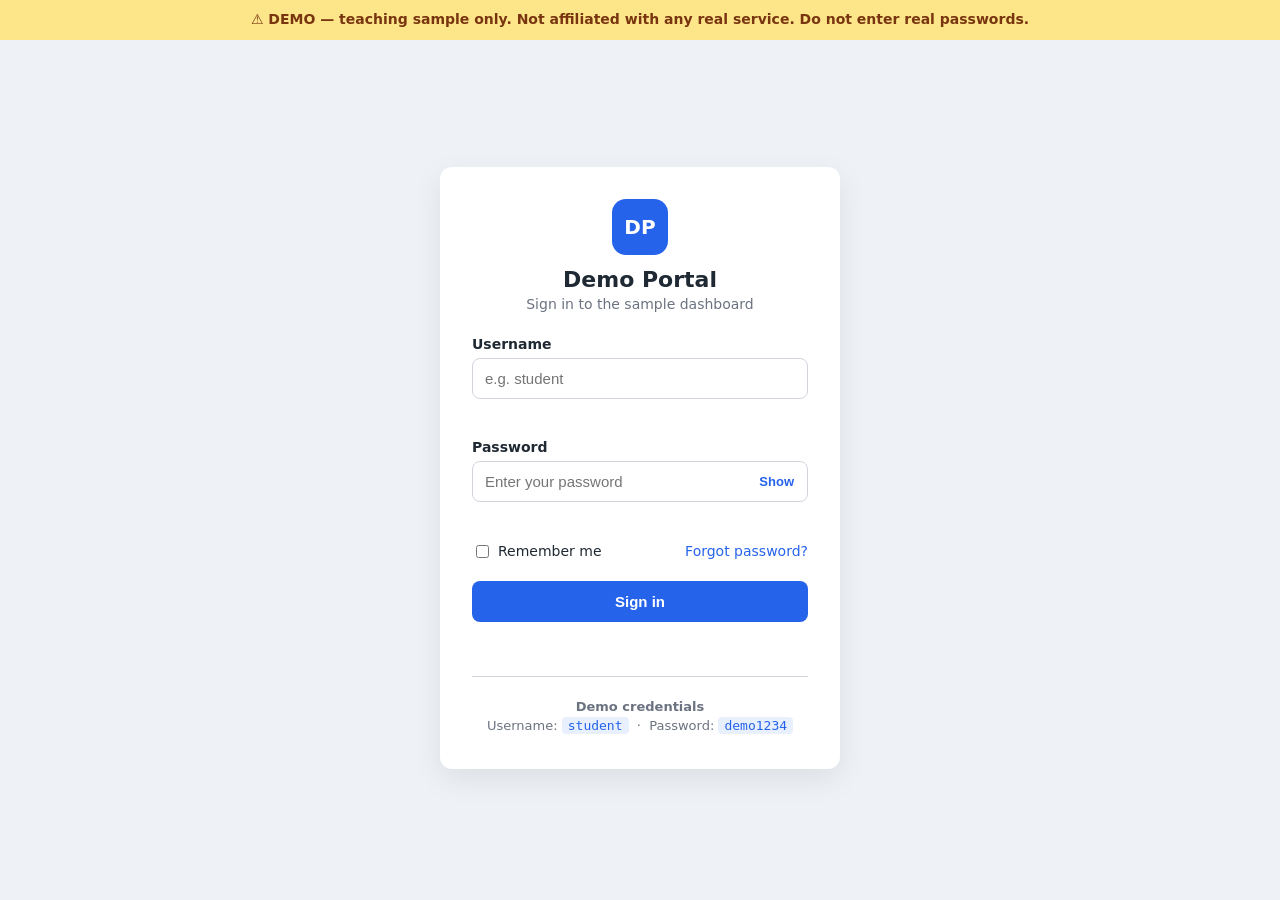
==== index.html @ 2fdd440e "Add teaching demo login site A front-end-only demo login page for teaching students HTML, CSS, and c" ====
<!DOCTYPE html>
<html lang="en">
<head>
  <meta charset="UTF-8" />
  <meta name="viewport" content="width=device-width, initial-scale=1.0" />
  <title>Demo Portal — Teaching Login</title>
  <meta name="description" content="An educational demo login page for teaching students HTML, CSS, and client-side form validation. Not a real service." />
  <link rel="stylesheet" href="css/styles.css" />
</head>
<body>
  <!-- ============================================================
       DEMO BANNER
       Makes it unmistakable this is a teaching sample, not a real
       login for any organization. Keep this on the page.
       ============================================================ -->
  <div class="demo-banner" role="note">
    ⚠️ DEMO — teaching sample only. Not affiliated with any real service. Do not enter real passwords.
  </div>

  <main class="page">
    <section class="card" aria-labelledby="login-title">
      <header class="card__head">
        <div class="logo" aria-hidden="true">DP</div>
        <h1 id="login-title" class="card__title">Demo Portal</h1>
        <p class="card__subtitle">Sign in to the sample dashboard</p>
      </header>

      <!-- The form. novalidate lets our JavaScript handle validation
           so students can see how custom validation works. -->
      <form id="loginForm" class="form" novalidate>
        <!-- Username field -->
        <div class="field">
          <label for="username" class="field__label">Username</label>
          <input
            type="text"
            id="username"
            name="username"
            class="field__input"
            autocomplete="username"
            placeholder="e.g. student"
            aria-describedby="username-error"
          />
          <p class="field__error" id="username-error" role="alert"></p>
        </div>

        <!-- Password field with show/hide toggle -->
        <div class="field">
          <label for="password" class="field__label">Password</label>
          <div class="field__password">
            <input
              type="password"
              id="password"
              name="password"
              class="field__input"
              autocomplete="current-password"
              placeholder="Enter your password"
              aria-describedby="password-error"
            />
            <button type="button" class="field__toggle" id="togglePassword" aria-label="Show password">Show</button>
          </div>
          <p class="field__error" id="password-error" role="alert"></p>
        </div>

        <div class="form__row">
          <label class="checkbox">
            <input type="checkbox" id="remember" name="remember" />
            <span>Remember me</span>
          </label>
          <a href="#" class="link" id="forgot">Forgot password?</a>
        </div>

        <button type="submit" class="btn btn--primary" id="submitBtn">Sign in</button>

        <!-- A place to show the overall result of a login attempt -->
        <p class="form__status" id="formStatus" role="status"></p>
      </form>

      <!-- Demo credentials are shown openly because this is a teaching tool -->
      <footer class="card__foot">
        <p class="hint"><strong>Demo credentials</strong></p>
        <p class="hint">Username: <code>student</code> &nbsp;·&nbsp; Password: <code>demo1234</code></p>
      </footer>
    </section>
  </main>

  <script src="js/app.js"></script>
</body>
</html>
---- css/styles.css ----
/* =============================================================
   Demo Portal — teaching stylesheet
   Written to be read by students: plain CSS, no framework.
   Colors are defined once as variables so they are easy to change.
   ============================================================= */

:root {
  --bg: #eef2f7;
  --card-bg: #ffffff;
  --text: #1f2933;
  --muted: #6b7280;
  --primary: #2563eb;
  --primary-dark: #1d4ed8;
  --border: #d1d5db;
  --error: #dc2626;
  --success: #16a34a;
  --radius: 12px;
  --shadow: 0 10px 30px rgba(0, 0, 0, 0.08);
}

/* Support dark mode without changing the layout */
@media (prefers-color-scheme: dark) {
  :root {
    --bg: #0f172a;
    --card-bg: #1e293b;
    --text: #e2e8f0;
    --muted: #94a3b8;
    --border: #334155;
  }
}

* { box-sizing: border-box; }

body {
  margin: 0;
  font-family: system-ui, -apple-system, "Segoe UI", Roboto, sans-serif;
  background: var(--bg);
  color: var(--text);
  min-height: 100vh;
}

/* The yellow warning strip at the top of the page */
.demo-banner {
  background: #fde68a;
  color: #78350f;
  text-align: center;
  padding: 10px 16px;
  font-size: 14px;
  font-weight: 600;
  line-height: 1.4;
}

.page {
  display: flex;
  align-items: center;
  justify-content: center;
  padding: 40px 16px;
  min-height: calc(100vh - 44px);
}

/* The white login box */
.card {
  background: var(--card-bg);
  width: 100%;
  max-width: 400px;
  border-radius: var(--radius);
  box-shadow: var(--shadow);
  padding: 32px;
}

.card__head { text-align: center; margin-bottom: 24px; }

.logo {
  width: 56px;
  height: 56px;
  margin: 0 auto 12px;
  border-radius: 14px;
  background: var(--primary);
  color: #fff;
  font-weight: 700;
  font-size: 20px;
  display: flex;
  align-items: center;
  justify-content: center;
}

.card__title { margin: 0 0 4px; font-size: 22px; }
.card__subtitle { margin: 0; color: var(--muted); font-size: 14px; }

/* ---- Form fields ---- */
.field { margin-bottom: 18px; }

.field__label {
  display: block;
  margin-bottom: 6px;
  font-size: 14px;
  font-weight: 600;
}

.field__input {
  width: 100%;
  padding: 11px 12px;
  border: 1px solid var(--border);
  border-radius: 8px;
  font-size: 15px;
  background: var(--card-bg);
  color: var(--text);
  transition: border-color 0.15s, box-shadow 0.15s;
}

.field__input:focus {
  outline: none;
  border-color: var(--primary);
  box-shadow: 0 0 0 3px rgba(37, 99, 235, 0.15);
}

/* When JS marks a field invalid, it adds this class */
.field__input.is-invalid {
  border-color: var(--error);
}

/* Password field + Show/Hide button sit side by side */
.field__password { position: relative; }
.field__password .field__input { padding-right: 64px; }

.field__toggle {
  position: absolute;
  right: 8px;
  top: 50%;
  transform: translateY(-50%);
  border: none;
  background: transparent;
  color: var(--primary);
  font-size: 13px;
  font-weight: 600;
  cursor: pointer;
  padding: 4px 6px;
}

/* Inline error text under a field */
.field__error {
  margin: 6px 0 0;
  min-height: 16px;
  color: var(--error);
  font-size: 13px;
}

.form__row {
  display: flex;
  align-items: center;
  justify-content: space-between;
  margin-bottom: 20px;
  font-size: 14px;
}

.checkbox { display: flex; align-items: center; gap: 6px; cursor: pointer; }
.link { color: var(--primary); text-decoration: none; }
.link:hover { text-decoration: underline; }

/* ---- Buttons ---- */
.btn {
  width: 100%;
  padding: 12px;
  border: none;
  border-radius: 8px;
  font-size: 15px;
  font-weight: 600;
  cursor: pointer;
  transition: background 0.15s;
}

.btn--primary { background: var(--primary); color: #fff; }
.btn--primary:hover { background: var(--primary-dark); }
.btn--primary:disabled { opacity: 0.6; cursor: not-allowed; }

/* Overall status message under the button */
.form__status {
  margin: 14px 0 0;
  text-align: center;
  font-size: 14px;
  min-height: 18px;
}
.form__status.is-error { color: var(--error); }
.form__status.is-success { color: var(--success); }

/* ---- Footer with demo credentials ---- */
.card__foot {
  margin-top: 22px;
  padding-top: 18px;
  border-top: 1px solid var(--border);
  text-align: center;
}
.hint { margin: 4px 0; font-size: 13px; color: var(--muted); }
code {
  background: rgba(37, 99, 235, 0.1);
  color: var(--primary);
  padding: 1px 6px;
  border-radius: 4px;
  font-family: ui-monospace, "SF Mono", Menlo, monospace;
}
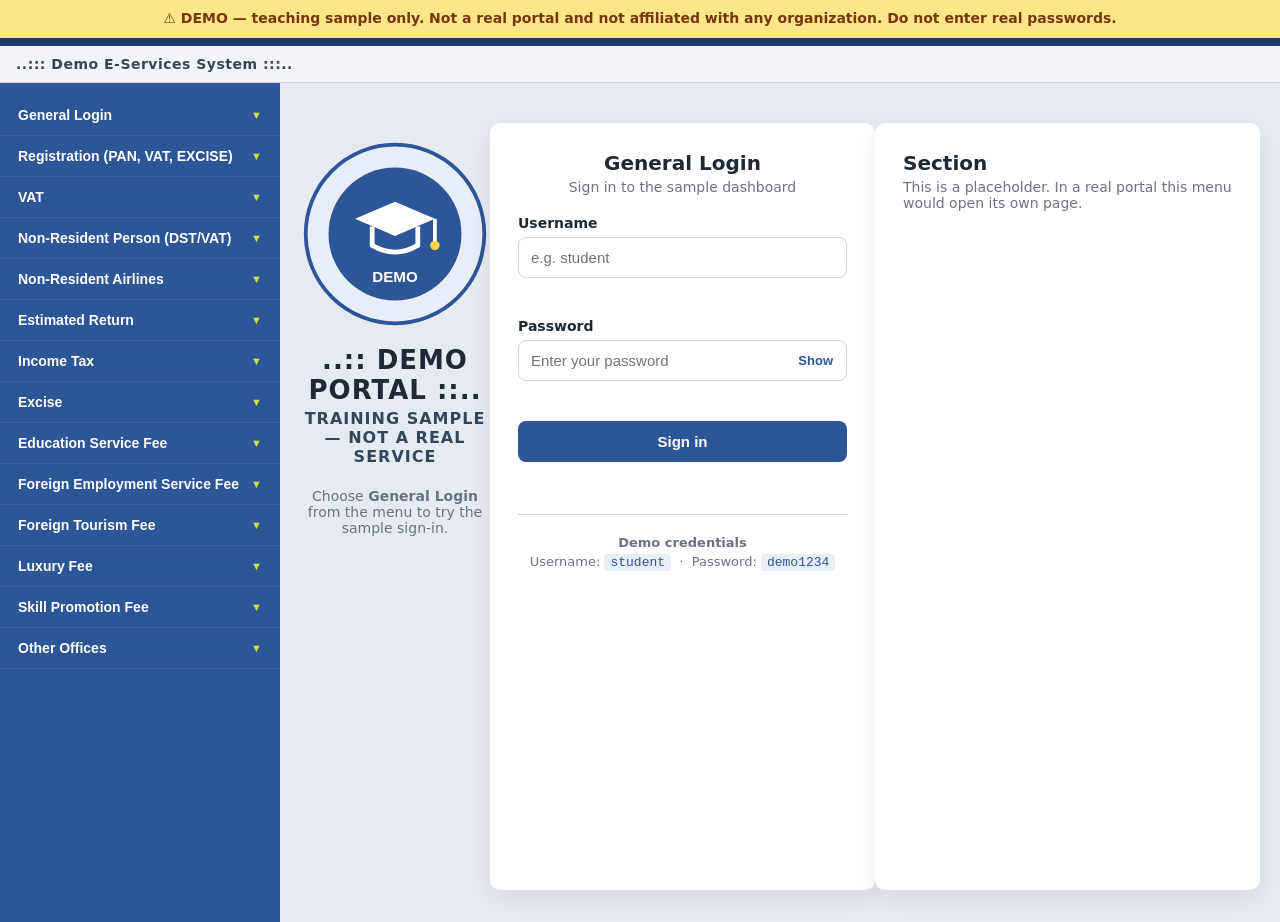
==== commit 87637ab5: "Rebuild as e-services portal layout (sidebar + top bar) Mirrors a common taxpayer/e-services portal " ====
--- a/index.html
+++ b/index.html
@@ -3,85 +3,99 @@
 <head>
   <meta charset="UTF-8" />
   <meta name="viewport" content="width=device-width, initial-scale=1.0" />
-  <title>Demo Portal — Teaching Login</title>
-  <meta name="description" content="An educational demo login page for teaching students HTML, CSS, and client-side form validation. Not a real service." />
+  <title>Demo Portal — Teaching Sample</title>
+  <meta name="description" content="An educational demo of an e-services portal layout for teaching students. Not affiliated with any real organization." />
   <link rel="stylesheet" href="css/styles.css" />
 </head>
 <body>
-  <!-- ============================================================
-       DEMO BANNER
-       Makes it unmistakable this is a teaching sample, not a real
-       login for any organization. Keep this on the page.
-       ============================================================ -->
+  <!-- DEMO BANNER: makes clear this is a teaching sample, not a real service -->
   <div class="demo-banner" role="note">
-    ⚠️ DEMO — teaching sample only. Not affiliated with any real service. Do not enter real passwords.
+    ⚠️ DEMO — teaching sample only. Not a real portal and not affiliated with any organization. Do not enter real passwords.
   </div>
 
-  <main class="page">
-    <section class="card" aria-labelledby="login-title">
-      <header class="card__head">
-        <div class="logo" aria-hidden="true">DP</div>
-        <h1 id="login-title" class="card__title">Demo Portal</h1>
-        <p class="card__subtitle">Sign in to the sample dashboard</p>
-      </header>
+  <!-- Thin top strip + header title bar (mirrors a typical portal header) -->
+  <div class="topstrip"></div>
+  <header class="topbar">
+    <button class="topbar__menu" id="menuToggle" aria-label="Toggle menu">☰</button>
+    <span class="topbar__title">..::: Demo E-Services System :::..</span>
+  </header>
 
-      <!-- The form. novalidate lets our JavaScript handle validation
-           so students can see how custom validation works. -->
-      <form id="loginForm" class="form" novalidate>
-        <!-- Username field -->
-        <div class="field">
-          <label for="username" class="field__label">Username</label>
-          <input
-            type="text"
-            id="username"
-            name="username"
-            class="field__input"
-            autocomplete="username"
-            placeholder="e.g. student"
-            aria-describedby="username-error"
-          />
-          <p class="field__error" id="username-error" role="alert"></p>
+  <div class="layout">
+    <!-- ============ SIDEBAR MENU ============ -->
+    <nav class="sidebar" id="sidebar" aria-label="Main menu">
+      <!-- Menu items are built by JavaScript from the list in js/app.js.
+           Each one is a collapsible section (accordion). -->
+      <ul class="menu" id="menu"></ul>
+    </nav>
+
+    <!-- ============ MAIN CONTENT ============ -->
+    <main class="content" id="content">
+      <!-- Default landing view: a neutral placeholder badge + title.
+           This replaces the national emblem from the original layout. -->
+      <section class="welcome" id="welcomeView">
+        <svg class="badge" viewBox="0 0 200 200" role="img" aria-label="Demo Portal badge">
+          <circle cx="100" cy="100" r="94" fill="#e8eef7" stroke="#2c5697" stroke-width="4"/>
+          <circle cx="100" cy="100" r="70" fill="#2c5697"/>
+          <!-- a simple graduation cap to signal 'teaching' -->
+          <path d="M100 66 L142 84 L100 102 L58 84 Z" fill="#ffffff"/>
+          <path d="M76 92 L76 112 Q100 126 124 112 L124 92" fill="none" stroke="#ffffff" stroke-width="5"/>
+          <line x1="142" y1="84" x2="142" y2="110" stroke="#ffffff" stroke-width="4"/>
+          <circle cx="142" cy="112" r="5" fill="#ffd24d"/>
+          <text x="100" y="150" text-anchor="middle" font-size="16" fill="#ffffff" font-family="sans-serif" font-weight="bold">DEMO</text>
+        </svg>
+        <h1 class="welcome__title">..:: DEMO PORTAL ::..</h1>
+        <p class="welcome__subtitle">TRAINING SAMPLE — NOT A REAL SERVICE</p>
+        <p class="welcome__hint">Choose <strong>General Login</strong> from the menu to try the sample sign-in.</p>
+      </section>
+
+      <!-- Login view: hidden until 'General Login' is chosen -->
+      <section class="panel" id="loginView" hidden>
+        <div class="card" aria-labelledby="login-title">
+          <header class="card__head">
+            <h2 id="login-title" class="card__title">General Login</h2>
+            <p class="card__subtitle">Sign in to the sample dashboard</p>
+          </header>
+
+          <form id="loginForm" class="form" novalidate>
+            <div class="field">
+              <label for="username" class="field__label">Username</label>
+              <input type="text" id="username" name="username" class="field__input"
+                     autocomplete="username" placeholder="e.g. student" aria-describedby="username-error" />
+              <p class="field__error" id="username-error" role="alert"></p>
+            </div>
+
+            <div class="field">
+              <label for="password" class="field__label">Password</label>
+              <div class="field__password">
+                <input type="password" id="password" name="password" class="field__input"
+                       autocomplete="current-password" placeholder="Enter your password" aria-describedby="password-error" />
+                <button type="button" class="field__toggle" id="togglePassword" aria-label="Show password">Show</button>
+              </div>
+              <p class="field__error" id="password-error" role="alert"></p>
+            </div>
+
+            <button type="submit" class="btn btn--primary" id="submitBtn">Sign in</button>
+            <p class="form__status" id="formStatus" role="status"></p>
+          </form>
+
+          <footer class="card__foot">
+            <p class="hint"><strong>Demo credentials</strong></p>
+            <p class="hint">Username: <code>student</code> &nbsp;·&nbsp; Password: <code>demo1234</code></p>
+          </footer>
         </div>
+      </section>
 
-        <!-- Password field with show/hide toggle -->
-        <div class="field">
-          <label for="password" class="field__label">Password</label>
-          <div class="field__password">
-            <input
-              type="password"
-              id="password"
-              name="password"
-              class="field__input"
-              autocomplete="current-password"
-              placeholder="Enter your password"
-              aria-describedby="password-error"
-            />
-            <button type="button" class="field__toggle" id="togglePassword" aria-label="Show password">Show</button>
-          </div>
-          <p class="field__error" id="password-error" role="alert"></p>
+      <!-- Placeholder view: shown for any other menu item -->
+      <section class="panel" id="placeholderView" hidden>
+        <div class="card">
+          <h2 class="card__title" id="placeholderTitle">Section</h2>
+          <p class="card__subtitle" id="placeholderText">
+            This is a placeholder. In a real portal this menu would open its own page.
+          </p>
         </div>
-
-        <div class="form__row">
-          <label class="checkbox">
-            <input type="checkbox" id="remember" name="remember" />
-            <span>Remember me</span>
-          </label>
-          <a href="#" class="link" id="forgot">Forgot password?</a>
-        </div>
-
-        <button type="submit" class="btn btn--primary" id="submitBtn">Sign in</button>
-
-        <!-- A place to show the overall result of a login attempt -->
-        <p class="form__status" id="formStatus" role="status"></p>
-      </form>
-
-      <!-- Demo credentials are shown openly because this is a teaching tool -->
-      <footer class="card__foot">
-        <p class="hint"><strong>Demo credentials</strong></p>
-        <p class="hint">Username: <code>student</code> &nbsp;·&nbsp; Password: <code>demo1234</code></p>
-      </footer>
-    </section>
-  </main>
+      </section>
+    </main>
+  </div>
 
   <script src="js/app.js"></script>
 </body>
--- a/css/styles.css
+++ b/css/styles.css
@@ -1,32 +1,27 @@
 /* =============================================================
    Demo Portal — teaching stylesheet
-   Written to be read by students: plain CSS, no framework.
-   Colors are defined once as variables so they are easy to change.
+   Plain CSS, no framework, commented for students.
+   Layout mirrors a typical e-services portal: a top bar,
+   a left sidebar menu, and a main content area.
    ============================================================= */
 
 :root {
-  --bg: #eef2f7;
+  --bg: #e6ebf2;          /* page background */
+  --sidebar: #2c5697;     /* left menu blue */
+  --sidebar-hover: #24487f;
+  --strip: #1c3a66;       /* thin strip on top */
+  --topbar: #f2f4f7;      /* header title bar */
   --card-bg: #ffffff;
   --text: #1f2933;
   --muted: #6b7280;
-  --primary: #2563eb;
-  --primary-dark: #1d4ed8;
+  --primary: #2c5697;
+  --primary-dark: #24487f;
+  --accent: #cfe045;      /* the yellow-green caret color */
   --border: #d1d5db;
   --error: #dc2626;
   --success: #16a34a;
-  --radius: 12px;
-  --shadow: 0 10px 30px rgba(0, 0, 0, 0.08);
-}
-
-/* Support dark mode without changing the layout */
-@media (prefers-color-scheme: dark) {
-  :root {
-    --bg: #0f172a;
-    --card-bg: #1e293b;
-    --text: #e2e8f0;
-    --muted: #94a3b8;
-    --border: #334155;
-  }
+  --radius: 10px;
+  --shadow: 0 8px 24px rgba(0, 0, 0, 0.08);
 }
 
 * { box-sizing: border-box; }
@@ -39,64 +34,118 @@
   min-height: 100vh;
 }
 
-/* The yellow warning strip at the top of the page */
+/* ---- Top banner + header ---- */
 .demo-banner {
   background: #fde68a;
   color: #78350f;
   text-align: center;
-  padding: 10px 16px;
+  padding: 9px 16px;
   font-size: 14px;
   font-weight: 600;
   line-height: 1.4;
 }
 
-.page {
+.topstrip { height: 8px; background: var(--strip); }
+
+.topbar {
   display: flex;
   align-items: center;
-  justify-content: center;
-  padding: 40px 16px;
-  min-height: calc(100vh - 44px);
-}
-
-/* The white login box */
+  gap: 12px;
+  background: var(--topbar);
+  border-bottom: 1px solid var(--border);
+  padding: 10px 16px;
+}
+.topbar__menu {
+  display: none;           /* only shows on small screens */
+  background: var(--sidebar);
+  color: #fff;
+  border: none;
+  border-radius: 6px;
+  font-size: 18px;
+  padding: 4px 10px;
+  cursor: pointer;
+}
+.topbar__title {
+  font-weight: 700;
+  font-size: 14px;
+  color: #33475b;
+  letter-spacing: 0.5px;
+}
+
+/* ---- Overall layout: sidebar + content ---- */
+.layout { display: flex; align-items: stretch; min-height: calc(100vh - 61px); }
+
+/* ---- Sidebar menu ---- */
+.sidebar {
+  width: 280px;
+  flex-shrink: 0;
+  background: var(--sidebar);
+  padding: 12px 0;
+}
+.menu { list-style: none; margin: 0; padding: 0; }
+
+.menu__item { border-bottom: 1px solid rgba(255, 255, 255, 0.08); }
+
+/* The clickable header of each menu section */
+.menu__button {
+  width: 100%;
+  display: flex;
+  align-items: center;
+  justify-content: space-between;
+  gap: 8px;
+  background: transparent;
+  border: none;
+  color: #ffffff;
+  font-size: 14px;
+  font-weight: 700;
+  text-align: left;
+  padding: 12px 18px;
+  cursor: pointer;
+}
+.menu__button:hover { background: var(--sidebar-hover); }
+.menu__button .caret { color: var(--accent); font-size: 11px; transition: transform 0.15s; }
+.menu__button[aria-expanded="true"] .caret { transform: rotate(180deg); }
+
+/* Sub-links revealed when a section is expanded */
+.submenu { list-style: none; margin: 0; padding: 0; background: rgba(0, 0, 0, 0.12); }
+.submenu a {
+  display: block;
+  color: #dbe5f5;
+  text-decoration: none;
+  font-size: 13px;
+  padding: 9px 18px 9px 34px;
+}
+.submenu a:hover { background: var(--sidebar-hover); color: #fff; }
+
+/* ---- Main content ---- */
+.content { flex: 1; padding: 32px 20px; display: flex; justify-content: center; }
+
+/* Landing/welcome view */
+.welcome { text-align: center; padding-top: 24px; max-width: 560px; }
+.badge { width: 190px; height: 190px; }
+.welcome__title { margin: 12px 0 4px; font-size: 26px; letter-spacing: 1px; color: #1f2933; }
+.welcome__subtitle { margin: 0; font-size: 16px; font-weight: 700; color: #33475b; letter-spacing: 1px; }
+.welcome__hint { margin-top: 22px; color: var(--muted); font-size: 14px; }
+
+/* Panels (login / placeholder) */
+.panel { width: 100%; display: flex; justify-content: center; padding-top: 8px; }
+
+/* ---- Card ---- */
 .card {
   background: var(--card-bg);
   width: 100%;
   max-width: 400px;
   border-radius: var(--radius);
   box-shadow: var(--shadow);
-  padding: 32px;
-}
-
-.card__head { text-align: center; margin-bottom: 24px; }
-
-.logo {
-  width: 56px;
-  height: 56px;
-  margin: 0 auto 12px;
-  border-radius: 14px;
-  background: var(--primary);
-  color: #fff;
-  font-weight: 700;
-  font-size: 20px;
-  display: flex;
-  align-items: center;
-  justify-content: center;
-}
-
-.card__title { margin: 0 0 4px; font-size: 22px; }
+  padding: 28px;
+}
+.card__head { text-align: center; margin-bottom: 20px; }
+.card__title { margin: 0 0 4px; font-size: 20px; }
 .card__subtitle { margin: 0; color: var(--muted); font-size: 14px; }
 
 /* ---- Form fields ---- */
 .field { margin-bottom: 18px; }
-
-.field__label {
-  display: block;
-  margin-bottom: 6px;
-  font-size: 14px;
-  font-weight: 600;
-}
-
+.field__label { display: block; margin-bottom: 6px; font-size: 14px; font-weight: 600; }
 .field__input {
   width: 100%;
   padding: 11px 12px;
@@ -107,22 +156,15 @@
   color: var(--text);
   transition: border-color 0.15s, box-shadow 0.15s;
 }
-
 .field__input:focus {
   outline: none;
   border-color: var(--primary);
-  box-shadow: 0 0 0 3px rgba(37, 99, 235, 0.15);
-}
-
-/* When JS marks a field invalid, it adds this class */
-.field__input.is-invalid {
-  border-color: var(--error);
-}
-
-/* Password field + Show/Hide button sit side by side */
+  box-shadow: 0 0 0 3px rgba(44, 86, 151, 0.15);
+}
+.field__input.is-invalid { border-color: var(--error); }
+
 .field__password { position: relative; }
 .field__password .field__input { padding-right: 64px; }
-
 .field__toggle {
   position: absolute;
   right: 8px;
@@ -136,26 +178,7 @@
   cursor: pointer;
   padding: 4px 6px;
 }
-
-/* Inline error text under a field */
-.field__error {
-  margin: 6px 0 0;
-  min-height: 16px;
-  color: var(--error);
-  font-size: 13px;
-}
-
-.form__row {
-  display: flex;
-  align-items: center;
-  justify-content: space-between;
-  margin-bottom: 20px;
-  font-size: 14px;
-}
-
-.checkbox { display: flex; align-items: center; gap: 6px; cursor: pointer; }
-.link { color: var(--primary); text-decoration: none; }
-.link:hover { text-decoration: underline; }
+.field__error { margin: 6px 0 0; min-height: 16px; color: var(--error); font-size: 13px; }
 
 /* ---- Buttons ---- */
 .btn {
@@ -168,33 +191,30 @@
   cursor: pointer;
   transition: background 0.15s;
 }
-
 .btn--primary { background: var(--primary); color: #fff; }
 .btn--primary:hover { background: var(--primary-dark); }
 .btn--primary:disabled { opacity: 0.6; cursor: not-allowed; }
 
-/* Overall status message under the button */
-.form__status {
-  margin: 14px 0 0;
-  text-align: center;
-  font-size: 14px;
-  min-height: 18px;
-}
+.form__status { margin: 14px 0 0; text-align: center; font-size: 14px; min-height: 18px; }
 .form__status.is-error { color: var(--error); }
 .form__status.is-success { color: var(--success); }
 
 /* ---- Footer with demo credentials ---- */
-.card__foot {
-  margin-top: 22px;
-  padding-top: 18px;
-  border-top: 1px solid var(--border);
-  text-align: center;
-}
+.card__foot { margin-top: 20px; padding-top: 16px; border-top: 1px solid var(--border); text-align: center; }
 .hint { margin: 4px 0; font-size: 13px; color: var(--muted); }
 code {
-  background: rgba(37, 99, 235, 0.1);
+  background: rgba(44, 86, 151, 0.1);
   color: var(--primary);
   padding: 1px 6px;
   border-radius: 4px;
   font-family: ui-monospace, "SF Mono", Menlo, monospace;
 }
+
+/* ---- Responsive: stack the sidebar on small screens ---- */
+@media (max-width: 720px) {
+  .topbar__menu { display: block; }
+  .layout { flex-direction: column; }
+  .sidebar { width: 100%; display: none; }
+  .sidebar.is-open { display: block; }
+  .content { padding: 20px 16px; }
+}
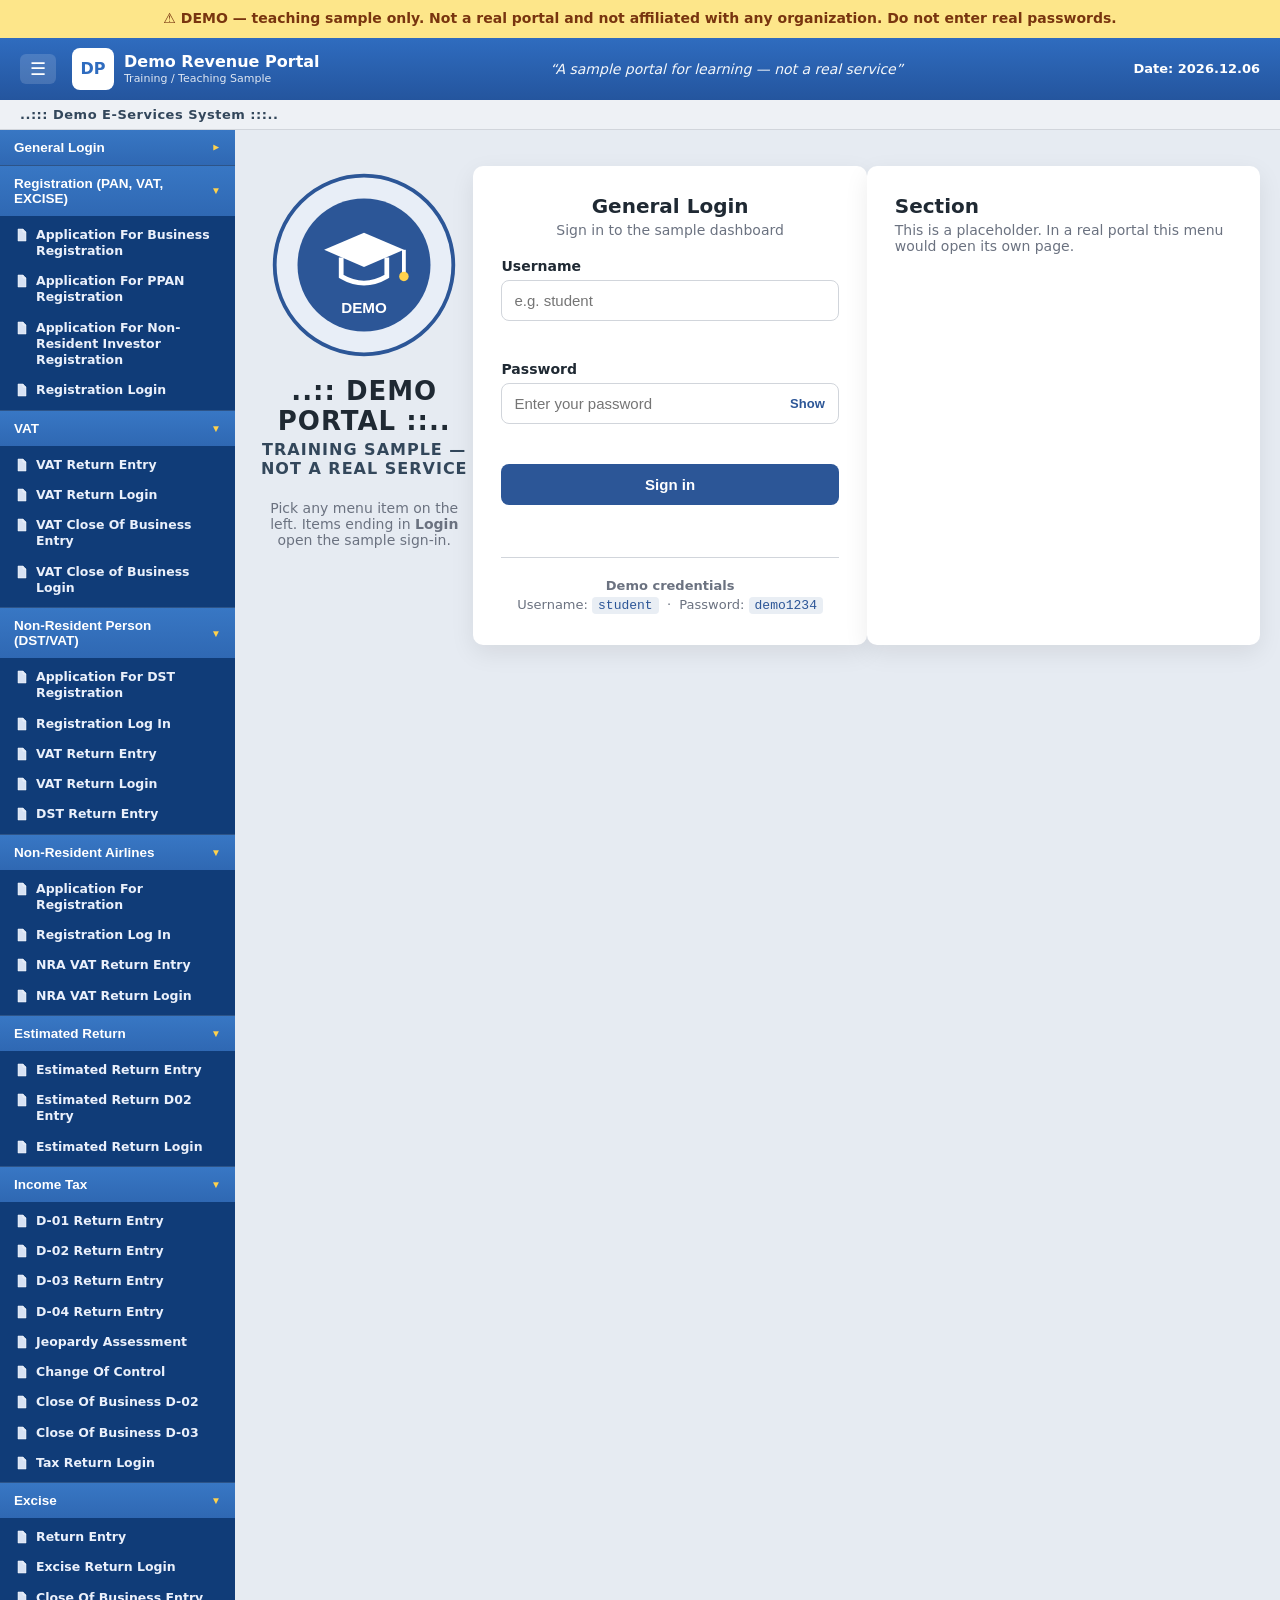
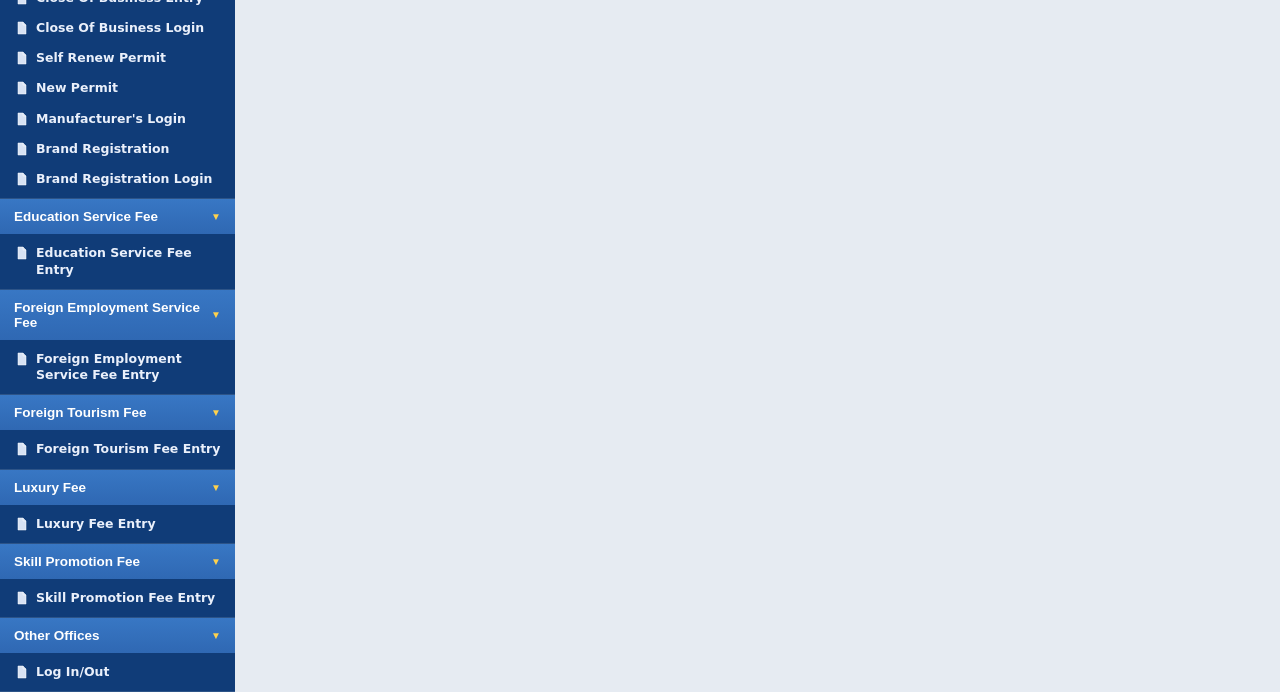
==== commit 052f621f: "Add full menu tree and match screenshot color scheme Populate every sidebar section with its sub-ite" ====
--- a/index.html
+++ b/index.html
@@ -13,30 +13,36 @@
     ⚠️ DEMO — teaching sample only. Not a real portal and not affiliated with any organization. Do not enter real passwords.
   </div>
 
-  <!-- Thin top strip + header title bar (mirrors a typical portal header) -->
-  <div class="topstrip"></div>
+  <!-- ============ TOP HEADER (blue bar) ============ -->
   <header class="topbar">
     <button class="topbar__menu" id="menuToggle" aria-label="Toggle menu">☰</button>
-    <span class="topbar__title">..::: Demo E-Services System :::..</span>
+    <div class="topbar__brand">
+      <div class="brand-badge" aria-hidden="true">DP</div>
+      <div class="brand-text">
+        <strong>Demo Revenue Portal</strong>
+        <span>Training / Teaching Sample</span>
+      </div>
+    </div>
+    <div class="topbar__slogan">“A sample portal for learning — not a real service”</div>
+    <div class="topbar__date" id="topDate">Date: —</div>
   </header>
+
+  <!-- Sub header strip -->
+  <div class="subbar">..::: Demo E-Services System :::..</div>
 
   <div class="layout">
     <!-- ============ SIDEBAR MENU ============ -->
     <nav class="sidebar" id="sidebar" aria-label="Main menu">
-      <!-- Menu items are built by JavaScript from the list in js/app.js.
-           Each one is a collapsible section (accordion). -->
       <ul class="menu" id="menu"></ul>
     </nav>
 
     <!-- ============ MAIN CONTENT ============ -->
     <main class="content" id="content">
-      <!-- Default landing view: a neutral placeholder badge + title.
-           This replaces the national emblem from the original layout. -->
+      <!-- Default landing view: neutral placeholder badge (replaces national emblem) -->
       <section class="welcome" id="welcomeView">
         <svg class="badge" viewBox="0 0 200 200" role="img" aria-label="Demo Portal badge">
           <circle cx="100" cy="100" r="94" fill="#e8eef7" stroke="#2c5697" stroke-width="4"/>
           <circle cx="100" cy="100" r="70" fill="#2c5697"/>
-          <!-- a simple graduation cap to signal 'teaching' -->
           <path d="M100 66 L142 84 L100 102 L58 84 Z" fill="#ffffff"/>
           <path d="M76 92 L76 112 Q100 126 124 112 L124 92" fill="none" stroke="#ffffff" stroke-width="5"/>
           <line x1="142" y1="84" x2="142" y2="110" stroke="#ffffff" stroke-width="4"/>
@@ -45,17 +51,16 @@
         </svg>
         <h1 class="welcome__title">..:: DEMO PORTAL ::..</h1>
         <p class="welcome__subtitle">TRAINING SAMPLE — NOT A REAL SERVICE</p>
-        <p class="welcome__hint">Choose <strong>General Login</strong> from the menu to try the sample sign-in.</p>
+        <p class="welcome__hint">Pick any menu item on the left. Items ending in <strong>Login</strong> open the sample sign-in.</p>
       </section>
 
-      <!-- Login view: hidden until 'General Login' is chosen -->
+      <!-- Login view -->
       <section class="panel" id="loginView" hidden>
         <div class="card" aria-labelledby="login-title">
           <header class="card__head">
             <h2 id="login-title" class="card__title">General Login</h2>
-            <p class="card__subtitle">Sign in to the sample dashboard</p>
+            <p class="card__subtitle" id="loginContext">Sign in to the sample dashboard</p>
           </header>
-
           <form id="loginForm" class="form" novalidate>
             <div class="field">
               <label for="username" class="field__label">Username</label>
@@ -63,7 +68,6 @@
                      autocomplete="username" placeholder="e.g. student" aria-describedby="username-error" />
               <p class="field__error" id="username-error" role="alert"></p>
             </div>
-
             <div class="field">
               <label for="password" class="field__label">Password</label>
               <div class="field__password">
@@ -73,11 +77,9 @@
               </div>
               <p class="field__error" id="password-error" role="alert"></p>
             </div>
-
             <button type="submit" class="btn btn--primary" id="submitBtn">Sign in</button>
             <p class="form__status" id="formStatus" role="status"></p>
           </form>
-
           <footer class="card__foot">
             <p class="hint"><strong>Demo credentials</strong></p>
             <p class="hint">Username: <code>student</code> &nbsp;·&nbsp; Password: <code>demo1234</code></p>
@@ -85,7 +87,7 @@
         </div>
       </section>
 
-      <!-- Placeholder view: shown for any other menu item -->
+      <!-- Placeholder view (for non-login menu items) -->
       <section class="panel" id="placeholderView" hidden>
         <div class="card">
           <h2 class="card__title" id="placeholderTitle">Section</h2>
--- a/css/styles.css
+++ b/css/styles.css
@@ -1,22 +1,31 @@
 /* =============================================================
    Demo Portal — teaching stylesheet
-   Plain CSS, no framework, commented for students.
-   Layout mirrors a typical e-services portal: a top bar,
-   a left sidebar menu, and a main content area.
+   Colors matched to the reference portal screenshot:
+   - blue top bar
+   - bright-blue menu section headers
+   - dark-navy submenus with small page icons
+   Plain CSS, commented for students.
    ============================================================= */
 
 :root {
-  --bg: #e6ebf2;          /* page background */
-  --sidebar: #2c5697;     /* left menu blue */
-  --sidebar-hover: #24487f;
-  --strip: #1c3a66;       /* thin strip on top */
-  --topbar: #f2f4f7;      /* header title bar */
+  --bg: #e6ebf2;
+
+  /* Blues sampled to match the reference screenshot */
+  --top-blue: #2f6cbf;
+  --top-blue-2: #24559e;
+  --sec-blue: #3877c4;       /* menu section header */
+  --sec-blue-2: #2f68b3;
+  --sec-hover: #2a5ea6;
+  --sub-navy: #103c78;       /* expanded submenu background */
+  --sub-hover: #1b4f96;
+
+  --subbar: #eef1f5;
   --card-bg: #ffffff;
   --text: #1f2933;
   --muted: #6b7280;
   --primary: #2c5697;
   --primary-dark: #24487f;
-  --accent: #cfe045;      /* the yellow-green caret color */
+  --caret: #ffd24d;          /* yellow caret */
   --border: #d1d5db;
   --error: #dc2626;
   --success: #16a34a;
@@ -34,7 +43,7 @@
   min-height: 100vh;
 }
 
-/* ---- Top banner + header ---- */
+/* ---- Demo warning banner ---- */
 .demo-banner {
   background: #fde68a;
   color: #78350f;
@@ -45,19 +54,17 @@
   line-height: 1.4;
 }
 
-.topstrip { height: 8px; background: var(--strip); }
-
+/* ---- Top blue header bar ---- */
 .topbar {
   display: flex;
   align-items: center;
-  gap: 12px;
-  background: var(--topbar);
-  border-bottom: 1px solid var(--border);
-  padding: 10px 16px;
+  gap: 16px;
+  background: linear-gradient(180deg, var(--top-blue), var(--top-blue-2));
+  color: #ffffff;
+  padding: 10px 20px;
 }
 .topbar__menu {
-  display: none;           /* only shows on small screens */
-  background: var(--sidebar);
+  background: rgba(255, 255, 255, 0.15);
   color: #fff;
   border: none;
   border-radius: 6px;
@@ -65,72 +72,105 @@
   padding: 4px 10px;
   cursor: pointer;
 }
-.topbar__title {
+.topbar__brand { display: flex; align-items: center; gap: 10px; }
+.brand-badge {
+  width: 42px; height: 42px;
+  border-radius: 8px;
+  background: #ffffff;
+  color: var(--top-blue);
+  font-weight: 800;
+  font-size: 16px;
+  display: flex; align-items: center; justify-content: center;
+}
+.brand-text { display: flex; flex-direction: column; line-height: 1.2; }
+.brand-text strong { font-size: 16px; }
+.brand-text span { font-size: 11px; opacity: 0.85; }
+
+.topbar__slogan {
+  flex: 1;
+  text-align: center;
+  font-style: italic;
+  font-size: 14px;
+  opacity: 0.95;
+}
+.topbar__date { font-size: 13px; font-weight: 700; white-space: nowrap; }
+
+/* ---- Sub header strip ---- */
+.subbar {
+  background: var(--subbar);
+  border-bottom: 1px solid var(--border);
+  padding: 7px 20px;
+  font-size: 13px;
   font-weight: 700;
-  font-size: 14px;
   color: #33475b;
   letter-spacing: 0.5px;
 }
 
-/* ---- Overall layout: sidebar + content ---- */
-.layout { display: flex; align-items: stretch; min-height: calc(100vh - 61px); }
-
-/* ---- Sidebar menu ---- */
-.sidebar {
-  width: 280px;
-  flex-shrink: 0;
-  background: var(--sidebar);
-  padding: 12px 0;
-}
+/* ---- Layout: sidebar + content ---- */
+.layout { display: flex; align-items: flex-start; }
+
+/* ---- Sidebar ---- */
+.sidebar { width: 235px; flex-shrink: 0; background: var(--sub-navy); }
 .menu { list-style: none; margin: 0; padding: 0; }
-
-.menu__item { border-bottom: 1px solid rgba(255, 255, 255, 0.08); }
-
-/* The clickable header of each menu section */
+.menu__item { border-bottom: 1px solid rgba(255, 255, 255, 0.12); }
+
+/* Section header (bright blue bar) */
 .menu__button {
   width: 100%;
   display: flex;
   align-items: center;
   justify-content: space-between;
   gap: 8px;
-  background: transparent;
+  background: linear-gradient(180deg, var(--sec-blue), var(--sec-blue-2));
   border: none;
   color: #ffffff;
-  font-size: 14px;
+  font-size: 13.5px;
   font-weight: 700;
   text-align: left;
-  padding: 12px 18px;
+  padding: 10px 14px;
   cursor: pointer;
 }
-.menu__button:hover { background: var(--sidebar-hover); }
-.menu__button .caret { color: var(--accent); font-size: 11px; transition: transform 0.15s; }
-.menu__button[aria-expanded="true"] .caret { transform: rotate(180deg); }
-
-/* Sub-links revealed when a section is expanded */
-.submenu { list-style: none; margin: 0; padding: 0; background: rgba(0, 0, 0, 0.12); }
+.menu__button:hover { background: var(--sec-hover); }
+.menu__button .caret { color: var(--caret); font-size: 10px; transition: transform 0.15s; }
+.menu__button[aria-expanded="false"] .caret { transform: rotate(-90deg); }
+
+/* Submenu (dark navy) */
+.submenu { list-style: none; margin: 0; padding: 4px 0; background: var(--sub-navy); }
 .submenu a {
-  display: block;
-  color: #dbe5f5;
+  display: flex;
+  align-items: flex-start;
+  gap: 8px;
+  color: #eaf0fb;
   text-decoration: none;
-  font-size: 13px;
-  padding: 9px 18px 9px 34px;
-}
-.submenu a:hover { background: var(--sidebar-hover); color: #fff; }
+  font-size: 12.5px;
+  font-weight: 600;
+  padding: 7px 14px 7px 16px;
+  line-height: 1.3;
+}
+.submenu a:hover { background: var(--sub-hover); color: #fff; }
+/* small page icon before each sub-link */
+.submenu a::before {
+  content: "";
+  flex-shrink: 0;
+  margin-top: 1px;
+  width: 12px; height: 14px;
+  background: url("data:image/svg+xml,%3Csvg xmlns='http://www.w3.org/2000/svg' width='12' height='14'%3E%3Cpath d='M2 1h5l3 3v9H2z' fill='%23d7e2f4' stroke='%23ffffff' stroke-width='0.5'/%3E%3Cpath d='M7 1v3h3' fill='none' stroke='%23ffffff' stroke-width='0.5'/%3E%3C/svg%3E") no-repeat center;
+}
 
 /* ---- Main content ---- */
-.content { flex: 1; padding: 32px 20px; display: flex; justify-content: center; }
-
-/* Landing/welcome view */
-.welcome { text-align: center; padding-top: 24px; max-width: 560px; }
+.content { flex: 1; padding: 28px 20px; display: flex; justify-content: center; min-height: 60vh; }
+
+/* Welcome view */
+.welcome { text-align: center; padding-top: 12px; max-width: 560px; }
 .badge { width: 190px; height: 190px; }
 .welcome__title { margin: 12px 0 4px; font-size: 26px; letter-spacing: 1px; color: #1f2933; }
 .welcome__subtitle { margin: 0; font-size: 16px; font-weight: 700; color: #33475b; letter-spacing: 1px; }
 .welcome__hint { margin-top: 22px; color: var(--muted); font-size: 14px; }
 
-/* Panels (login / placeholder) */
+/* Panels */
 .panel { width: 100%; display: flex; justify-content: center; padding-top: 8px; }
 
-/* ---- Card ---- */
+/* Card */
 .card {
   background: var(--card-bg);
   width: 100%;
@@ -143,7 +183,7 @@
 .card__title { margin: 0 0 4px; font-size: 20px; }
 .card__subtitle { margin: 0; color: var(--muted); font-size: 14px; }
 
-/* ---- Form fields ---- */
+/* Form fields */
 .field { margin-bottom: 18px; }
 .field__label { display: block; margin-bottom: 6px; font-size: 14px; font-weight: 600; }
 .field__input {
@@ -156,63 +196,34 @@
   color: var(--text);
   transition: border-color 0.15s, box-shadow 0.15s;
 }
-.field__input:focus {
-  outline: none;
-  border-color: var(--primary);
-  box-shadow: 0 0 0 3px rgba(44, 86, 151, 0.15);
-}
+.field__input:focus { outline: none; border-color: var(--primary); box-shadow: 0 0 0 3px rgba(44, 86, 151, 0.15); }
 .field__input.is-invalid { border-color: var(--error); }
-
 .field__password { position: relative; }
 .field__password .field__input { padding-right: 64px; }
 .field__toggle {
-  position: absolute;
-  right: 8px;
-  top: 50%;
-  transform: translateY(-50%);
-  border: none;
-  background: transparent;
-  color: var(--primary);
-  font-size: 13px;
-  font-weight: 600;
-  cursor: pointer;
-  padding: 4px 6px;
+  position: absolute; right: 8px; top: 50%; transform: translateY(-50%);
+  border: none; background: transparent; color: var(--primary);
+  font-size: 13px; font-weight: 600; cursor: pointer; padding: 4px 6px;
 }
 .field__error { margin: 6px 0 0; min-height: 16px; color: var(--error); font-size: 13px; }
 
-/* ---- Buttons ---- */
-.btn {
-  width: 100%;
-  padding: 12px;
-  border: none;
-  border-radius: 8px;
-  font-size: 15px;
-  font-weight: 600;
-  cursor: pointer;
-  transition: background 0.15s;
-}
+/* Buttons */
+.btn { width: 100%; padding: 12px; border: none; border-radius: 8px; font-size: 15px; font-weight: 600; cursor: pointer; transition: background 0.15s; }
 .btn--primary { background: var(--primary); color: #fff; }
 .btn--primary:hover { background: var(--primary-dark); }
 .btn--primary:disabled { opacity: 0.6; cursor: not-allowed; }
-
 .form__status { margin: 14px 0 0; text-align: center; font-size: 14px; min-height: 18px; }
 .form__status.is-error { color: var(--error); }
 .form__status.is-success { color: var(--success); }
 
-/* ---- Footer with demo credentials ---- */
+/* Footer with demo credentials */
 .card__foot { margin-top: 20px; padding-top: 16px; border-top: 1px solid var(--border); text-align: center; }
 .hint { margin: 4px 0; font-size: 13px; color: var(--muted); }
-code {
-  background: rgba(44, 86, 151, 0.1);
-  color: var(--primary);
-  padding: 1px 6px;
-  border-radius: 4px;
-  font-family: ui-monospace, "SF Mono", Menlo, monospace;
-}
-
-/* ---- Responsive: stack the sidebar on small screens ---- */
-@media (max-width: 720px) {
-  .topbar__menu { display: block; }
+code { background: rgba(44, 86, 151, 0.1); color: var(--primary); padding: 1px 6px; border-radius: 4px; font-family: ui-monospace, "SF Mono", Menlo, monospace; }
+
+/* ---- Responsive ---- */
+@media (max-width: 760px) {
+  .topbar__slogan { display: none; }
   .layout { flex-direction: column; }
   .sidebar { width: 100%; display: none; }
   .sidebar.is-open { display: block; }
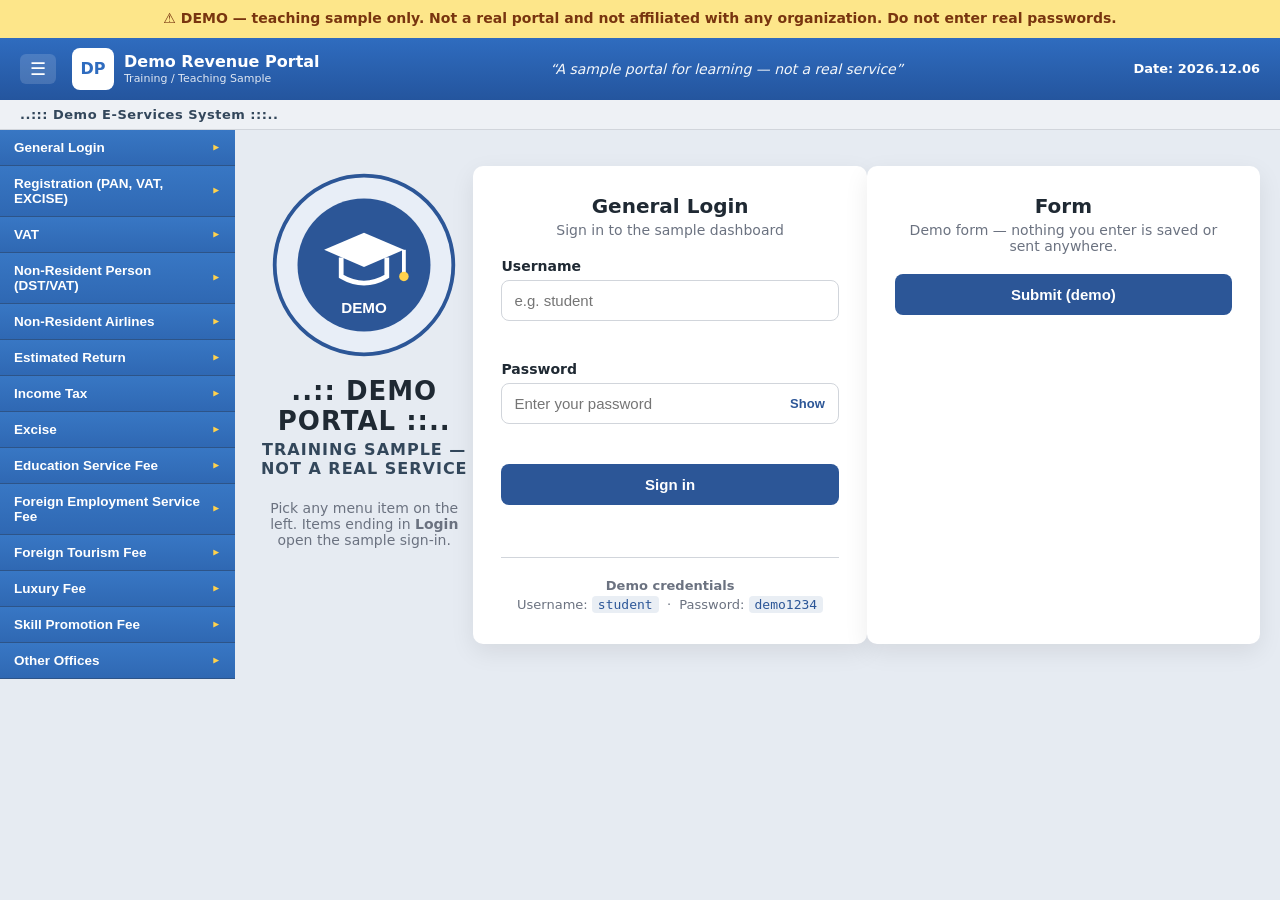
==== commit c20afc27: "Add working demo forms for every menu item Every sidebar item now opens a real, front-end-only form " ====
--- a/index.html
+++ b/index.html
@@ -87,13 +87,18 @@
         </div>
       </section>
 
-      <!-- Placeholder view (for non-login menu items) -->
-      <section class="panel" id="placeholderView" hidden>
-        <div class="card">
-          <h2 class="card__title" id="placeholderTitle">Section</h2>
-          <p class="card__subtitle" id="placeholderText">
-            This is a placeholder. In a real portal this menu would open its own page.
-          </p>
+      <!-- Dynamic form view (built by JavaScript for each menu item) -->
+      <section class="panel" id="formView" hidden>
+        <div class="card card--wide">
+          <header class="card__head">
+            <h2 class="card__title" id="formTitle">Form</h2>
+            <p class="card__subtitle">Demo form — nothing you enter is saved or sent anywhere.</p>
+          </header>
+          <form id="dynForm" class="form" novalidate>
+            <div id="formFields"></div>
+            <button type="submit" class="btn btn--primary">Submit (demo)</button>
+            <p class="form__status" id="dynStatus" role="status"></p>
+          </form>
         </div>
       </section>
     </main>
--- a/css/styles.css
+++ b/css/styles.css
@@ -229,3 +229,17 @@
   .sidebar.is-open { display: block; }
   .content { padding: 20px 16px; }
 }
+
+/* ---- Dynamic forms (built by JavaScript) ---- */
+.card--wide { max-width: 640px; }
+.form-grid { display: grid; grid-template-columns: 1fr 1fr; gap: 0 16px; }
+.field--full { grid-column: 1 / -1; }
+.field__label .req { color: var(--error); }
+
+/* Make select and textarea share the input styling */
+select.field__input { appearance: auto; height: 42px; }
+textarea.field__input { resize: vertical; min-height: 74px; font-family: inherit; }
+
+@media (max-width: 560px) {
+  .form-grid { grid-template-columns: 1fr; }
+}
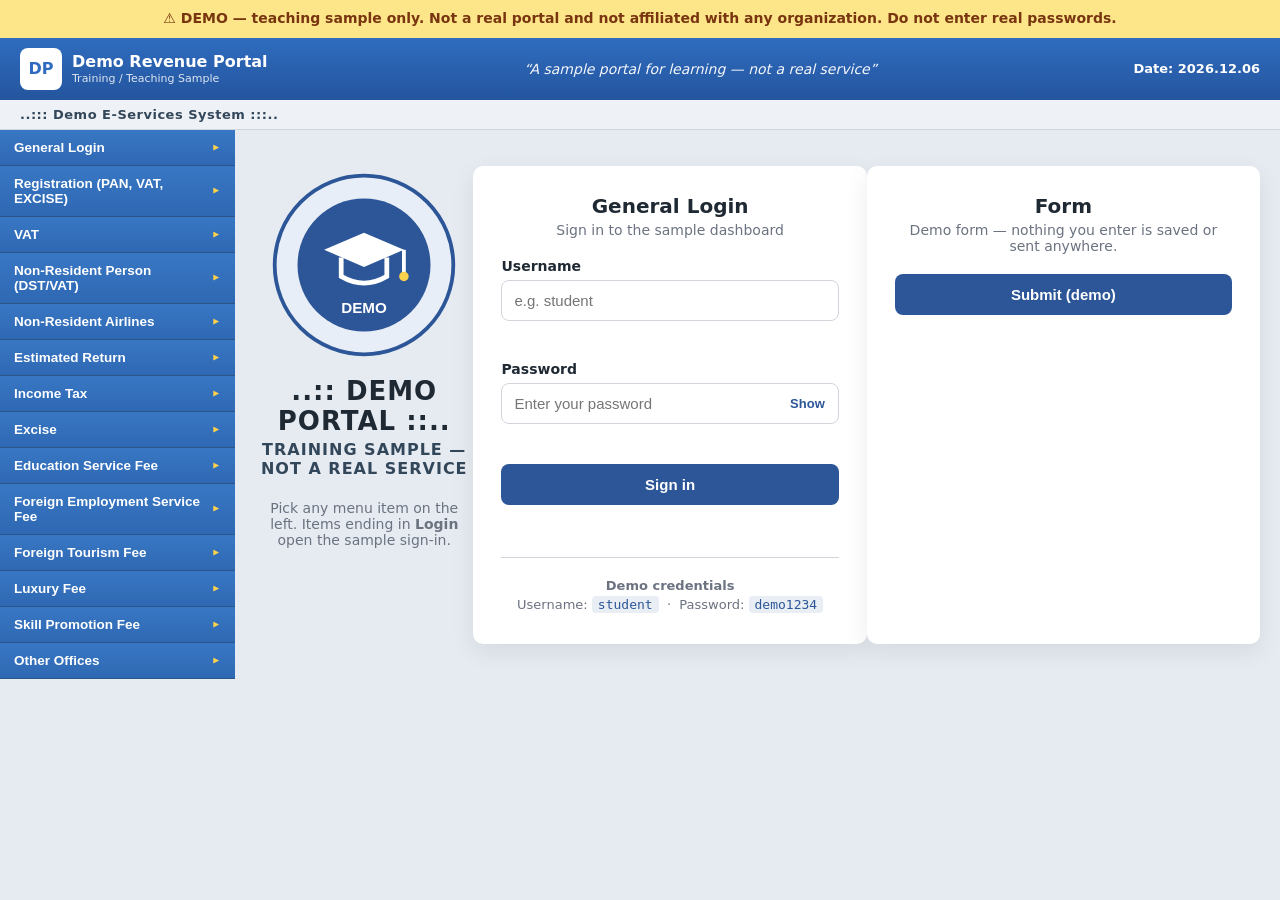
==== commit 6ec9d1c6: "Polish pass: a11y, favicon, responsive fixes - Hide the hamburger button on desktop; show it only on" ====
--- a/index.html
+++ b/index.html
@@ -5,6 +5,8 @@
   <meta name="viewport" content="width=device-width, initial-scale=1.0" />
   <title>Demo Portal — Teaching Sample</title>
   <meta name="description" content="An educational demo of an e-services portal layout for teaching students. Not affiliated with any real organization." />
+  <meta name="theme-color" content="#2f6cbf" />
+  <link rel="icon" href="data:image/svg+xml,%3Csvg xmlns='http://www.w3.org/2000/svg' viewBox='0 0 32 32'%3E%3Crect width='32' height='32' rx='6' fill='%232f6cbf'/%3E%3Ctext x='16' y='22' font-size='15' text-anchor='middle' fill='white' font-family='sans-serif' font-weight='bold'%3EDP%3C/text%3E%3C/svg%3E" />
   <link rel="stylesheet" href="css/styles.css" />
 </head>
 <body>
@@ -15,7 +17,7 @@
 
   <!-- ============ TOP HEADER (blue bar) ============ -->
   <header class="topbar">
-    <button class="topbar__menu" id="menuToggle" aria-label="Toggle menu">☰</button>
+    <button class="topbar__menu" id="menuToggle" aria-label="Toggle menu" aria-controls="sidebar" aria-expanded="false">☰</button>
     <div class="topbar__brand">
       <div class="brand-badge" aria-hidden="true">DP</div>
       <div class="brand-text">
--- a/css/styles.css
+++ b/css/styles.css
@@ -64,6 +64,7 @@
   padding: 10px 20px;
 }
 .topbar__menu {
+  display: none;                 /* only shown on small screens */
   background: rgba(255, 255, 255, 0.15);
   color: #fff;
   border: none;
@@ -223,6 +224,7 @@
 
 /* ---- Responsive ---- */
 @media (max-width: 760px) {
+  .topbar__menu { display: inline-block; }
   .topbar__slogan { display: none; }
   .layout { flex-direction: column; }
   .sidebar { width: 100%; display: none; }
